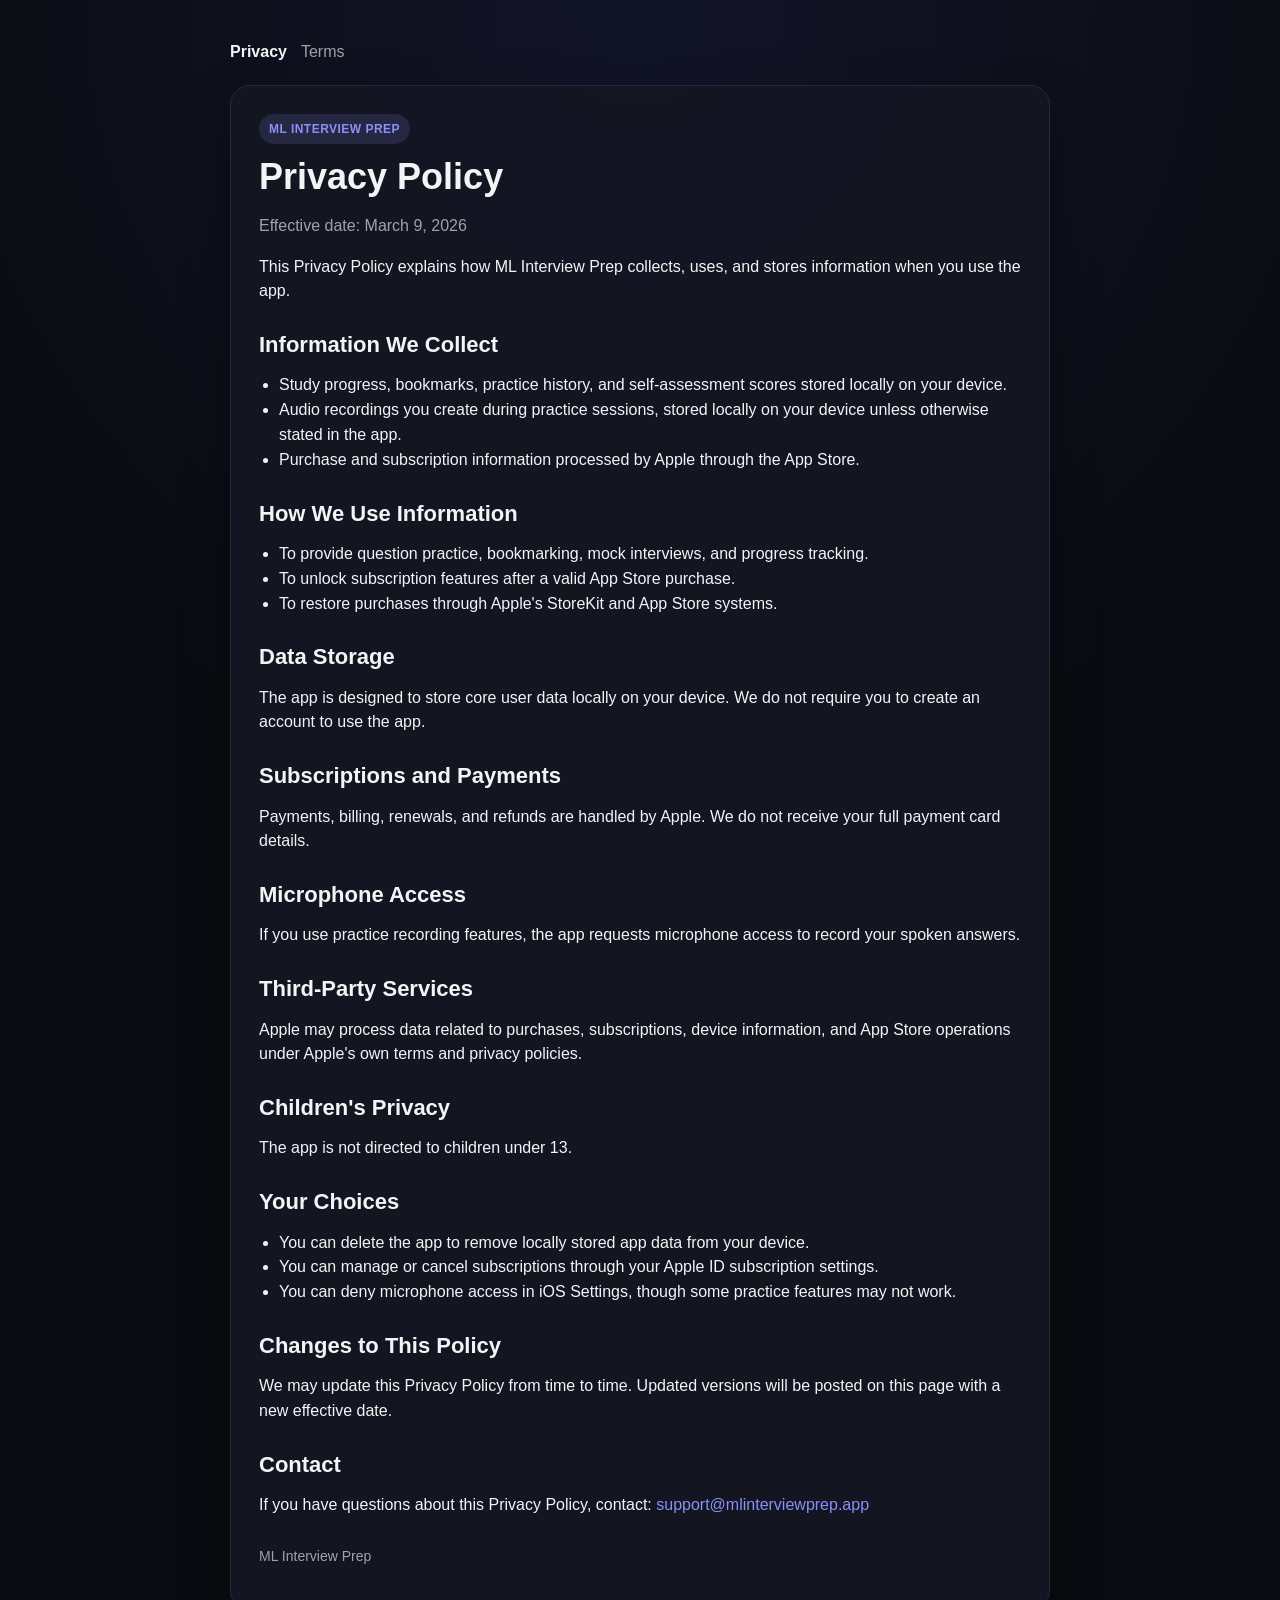
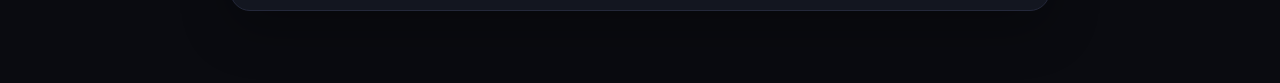
==== privacy/index.html @ ab335fe8 "Add Privacy Policy and Terms of Service for ML Interview Prep" ====
<!doctype html>
<html lang="en">
<head>
  <meta charset="utf-8">
  <meta name="viewport" content="width=device-width, initial-scale=1">
  <title>Privacy Policy | ML Interview Prep</title>
  <link rel="stylesheet" href="../styles.css">
</head>
<body>
  <main class="page">
    <nav class="nav">
      <a class="active" href="../privacy/">Privacy</a>
      <a href="../terms/">Terms</a>
    </nav>

    <section class="card">
      <div class="eyebrow">ML Interview Prep</div>
      <h1>Privacy Policy</h1>
      <p class="meta">Effective date: March 9, 2026</p>

      <p>
        This Privacy Policy explains how ML Interview Prep collects, uses, and stores information when you use the app.
      </p>

      <h2>Information We Collect</h2>
      <ul>
        <li>Study progress, bookmarks, practice history, and self-assessment scores stored locally on your device.</li>
        <li>Audio recordings you create during practice sessions, stored locally on your device unless otherwise stated in the app.</li>
        <li>Purchase and subscription information processed by Apple through the App Store.</li>
      </ul>

      <h2>How We Use Information</h2>
      <ul>
        <li>To provide question practice, bookmarking, mock interviews, and progress tracking.</li>
        <li>To unlock subscription features after a valid App Store purchase.</li>
        <li>To restore purchases through Apple's StoreKit and App Store systems.</li>
      </ul>

      <h2>Data Storage</h2>
      <p>
        The app is designed to store core user data locally on your device. We do not require you to create an account to use the app.
      </p>

      <h2>Subscriptions and Payments</h2>
      <p>
        Payments, billing, renewals, and refunds are handled by Apple. We do not receive your full payment card details.
      </p>

      <h2>Microphone Access</h2>
      <p>
        If you use practice recording features, the app requests microphone access to record your spoken answers.
      </p>

      <h2>Third-Party Services</h2>
      <p>
        Apple may process data related to purchases, subscriptions, device information, and App Store operations under Apple's own terms and privacy policies.
      </p>

      <h2>Children's Privacy</h2>
      <p>
        The app is not directed to children under 13.
      </p>

      <h2>Your Choices</h2>
      <ul>
        <li>You can delete the app to remove locally stored app data from your device.</li>
        <li>You can manage or cancel subscriptions through your Apple ID subscription settings.</li>
        <li>You can deny microphone access in iOS Settings, though some practice features may not work.</li>
      </ul>

      <h2>Changes to This Policy</h2>
      <p>
        We may update this Privacy Policy from time to time. Updated versions will be posted on this page with a new effective date.
      </p>

      <h2>Contact</h2>
      <p>
        If you have questions about this Privacy Policy, contact: <a href="mailto:support@mlinterviewprep.app">support@mlinterviewprep.app</a>
      </p>

      <p class="footer">ML Interview Prep</p>
    </section>
  </main>
</body>
</html>
---- styles.css ----
:root {
  --bg: #0a0b10;
  --panel: #141722;
  --text: #f3f4f6;
  --muted: #a1a1aa;
  --accent: #8b8ff9;
  --accent-2: #6d28d9;
  --border: #24283a;
  --maxw: 860px;
}

* {
  box-sizing: border-box;
}

html, body {
  margin: 0;
  padding: 0;
  background: radial-gradient(circle at top, #121528 0%, var(--bg) 45%);
  color: var(--text);
  font-family: -apple-system, BlinkMacSystemFont, "Segoe UI", sans-serif;
  line-height: 1.55;
}

a {
  color: var(--accent);
  text-decoration: none;
}

a:hover {
  text-decoration: underline;
}

.page {
  max-width: var(--maxw);
  margin: 0 auto;
  padding: 40px 20px 72px;
}

.card {
  background: rgba(20, 23, 34, 0.92);
  border: 1px solid var(--border);
  border-radius: 20px;
  padding: 28px;
  box-shadow: 0 18px 50px rgba(0, 0, 0, 0.28);
}

.eyebrow {
  display: inline-block;
  margin-bottom: 12px;
  padding: 6px 10px;
  border-radius: 999px;
  background: rgba(139, 143, 249, 0.15);
  color: var(--accent);
  font-size: 12px;
  font-weight: 700;
  letter-spacing: 0.04em;
  text-transform: uppercase;
}

h1, h2, h3 {
  margin: 0 0 12px;
  line-height: 1.15;
}

h1 {
  font-size: 36px;
}

h2 {
  margin-top: 28px;
  font-size: 22px;
}

p, li {
  color: var(--text);
  font-size: 16px;
}

ul {
  padding-left: 20px;
}

.muted, .meta {
  color: var(--muted);
}

.nav {
  display: flex;
  gap: 14px;
  margin-bottom: 20px;
}

.nav a {
  color: var(--muted);
}

.nav a.active {
  color: var(--text);
  font-weight: 600;
}

.footer {
  margin-top: 28px;
  color: var(--muted);
  font-size: 14px;
}

@media (max-width: 640px) {
  .page {
    padding: 20px 14px 40px;
  }

  .card {
    padding: 20px;
    border-radius: 16px;
  }

  h1 {
    font-size: 28px;
  }
}
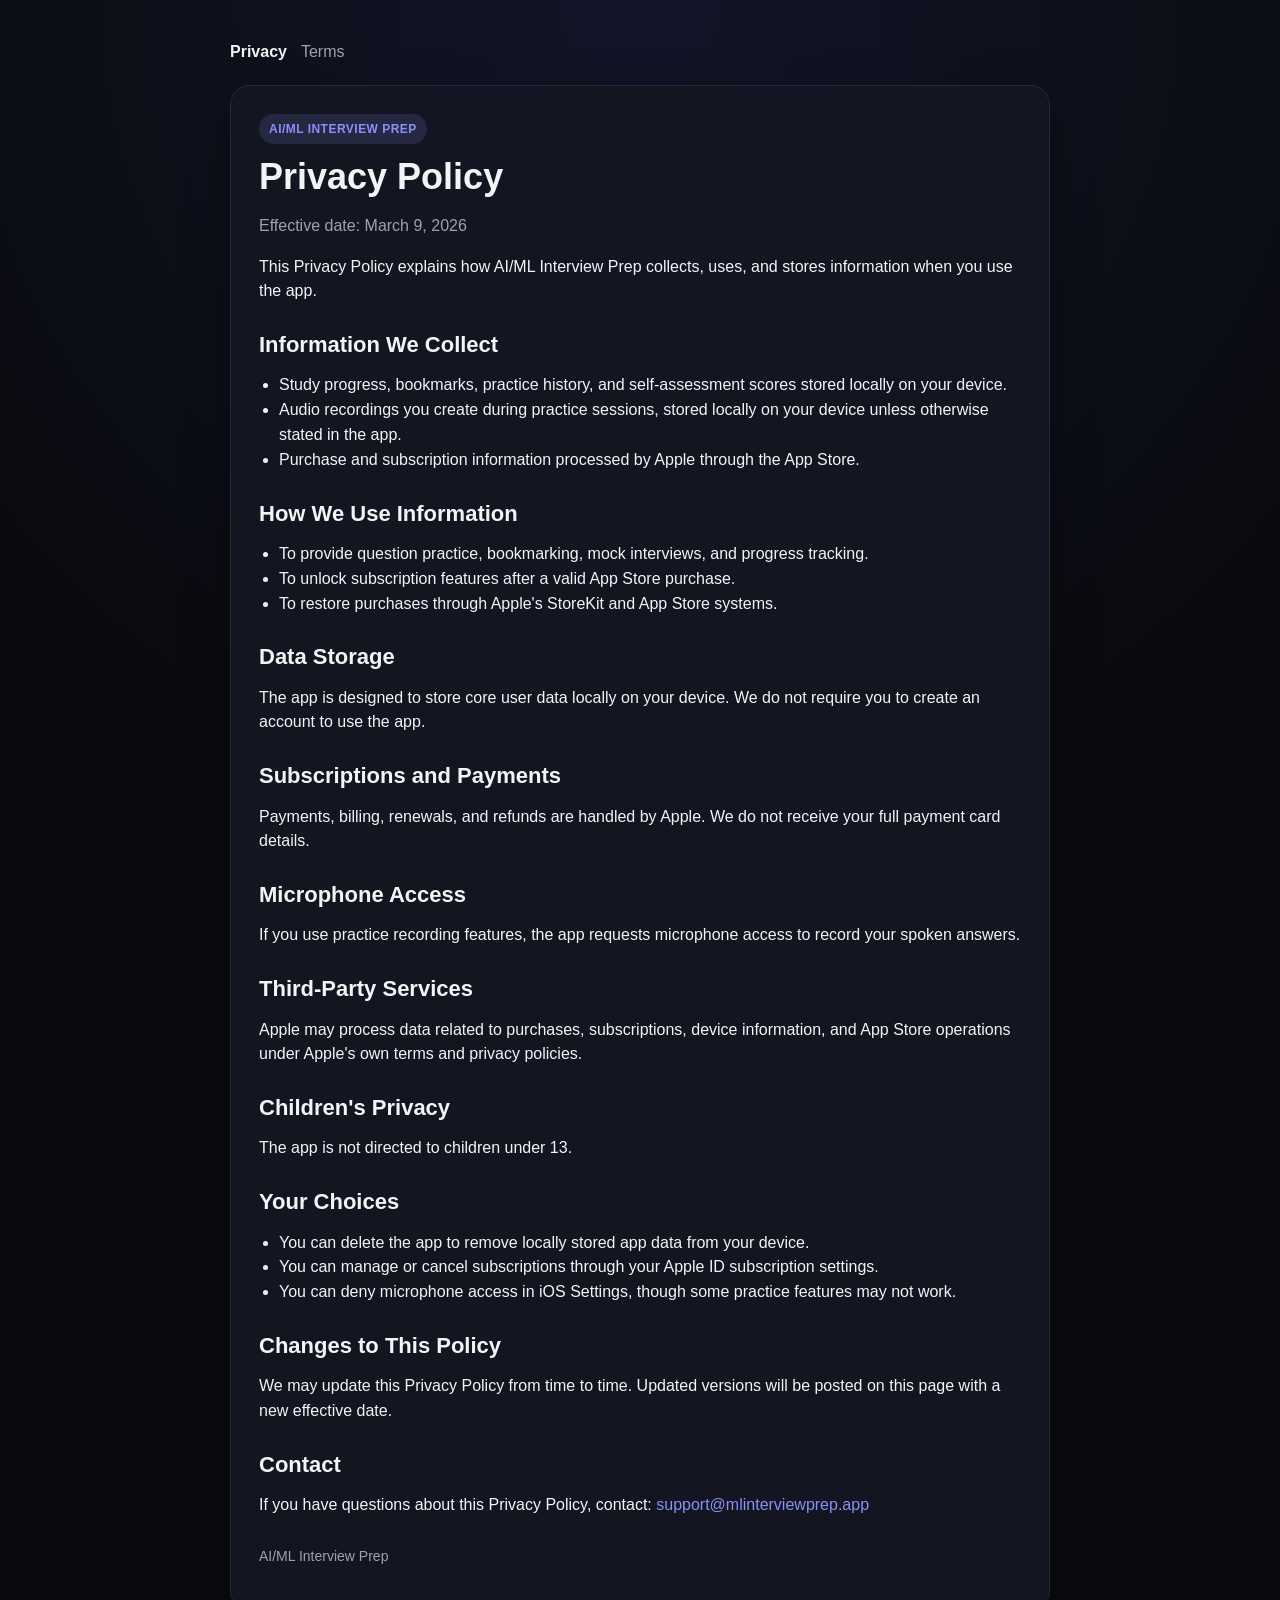
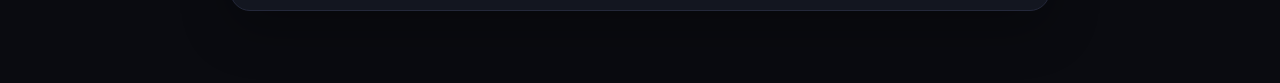
==== commit 2fff14ff: "Rename app to AI/ML Interview Prep" ====
--- a/privacy/index.html
+++ b/privacy/index.html
@@ -3,7 +3,7 @@
 <head>
   <meta charset="utf-8">
   <meta name="viewport" content="width=device-width, initial-scale=1">
-  <title>Privacy Policy | ML Interview Prep</title>
+  <title>Privacy Policy | AI/ML Interview Prep</title>
   <link rel="stylesheet" href="../styles.css">
 </head>
 <body>
@@ -14,12 +14,12 @@
     </nav>
 
     <section class="card">
-      <div class="eyebrow">ML Interview Prep</div>
+      <div class="eyebrow">AI/ML Interview Prep</div>
       <h1>Privacy Policy</h1>
       <p class="meta">Effective date: March 9, 2026</p>
 
       <p>
-        This Privacy Policy explains how ML Interview Prep collects, uses, and stores information when you use the app.
+        This Privacy Policy explains how AI/ML Interview Prep collects, uses, and stores information when you use the app.
       </p>
 
       <h2>Information We Collect</h2>
@@ -78,7 +78,7 @@
         If you have questions about this Privacy Policy, contact: <a href="mailto:support@mlinterviewprep.app">support@mlinterviewprep.app</a>
       </p>
 
-      <p class="footer">ML Interview Prep</p>
+      <p class="footer">AI/ML Interview Prep</p>
     </section>
   </main>
 </body>
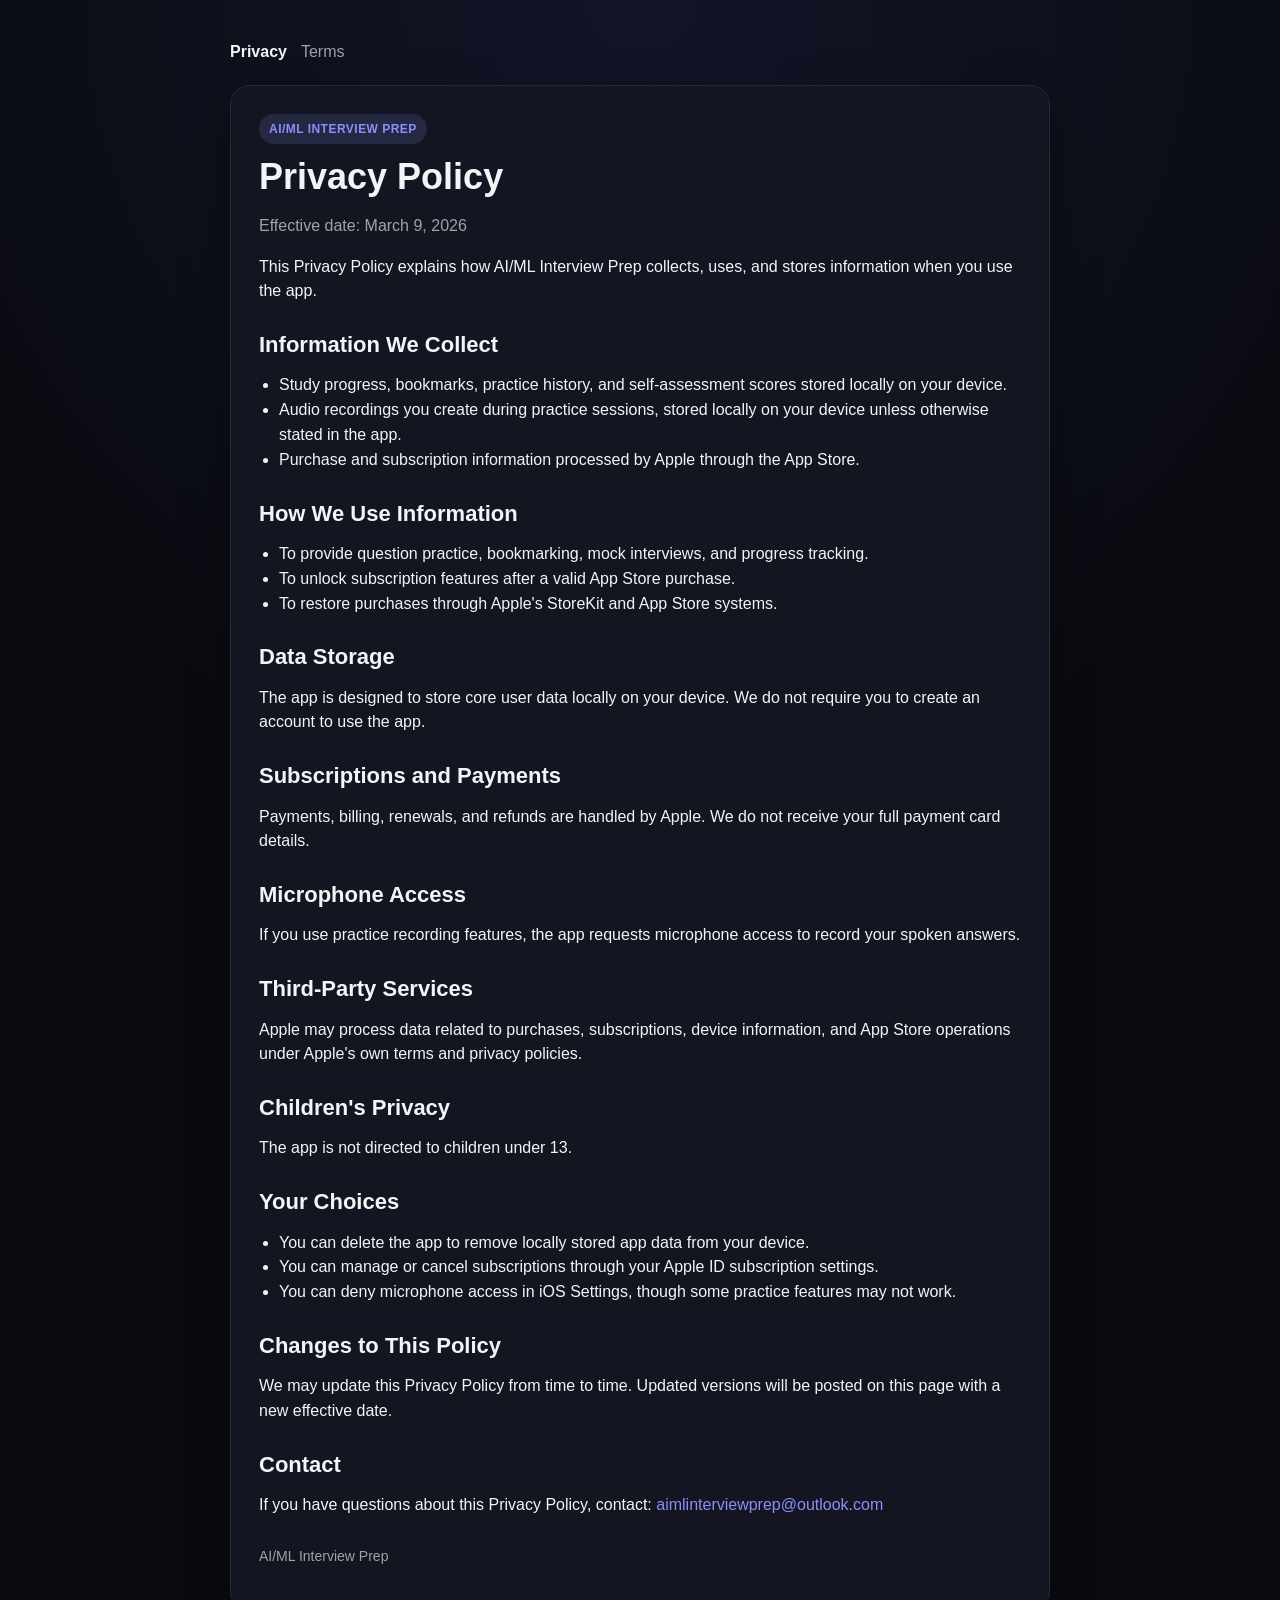
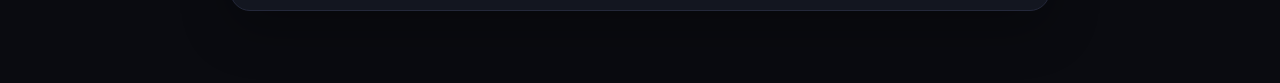
==== commit 1c0d84fb: "Update contact email to aimlinterviewprep@outlook.com" ====
--- a/privacy/index.html
+++ b/privacy/index.html
@@ -75,7 +75,7 @@
 
       <h2>Contact</h2>
       <p>
-        If you have questions about this Privacy Policy, contact: <a href="mailto:support@mlinterviewprep.app">support@mlinterviewprep.app</a>
+        If you have questions about this Privacy Policy, contact: <a href="mailto:aimlinterviewprep@outlook.com">aimlinterviewprep@outlook.com</a>
       </p>
 
       <p class="footer">AI/ML Interview Prep</p>
